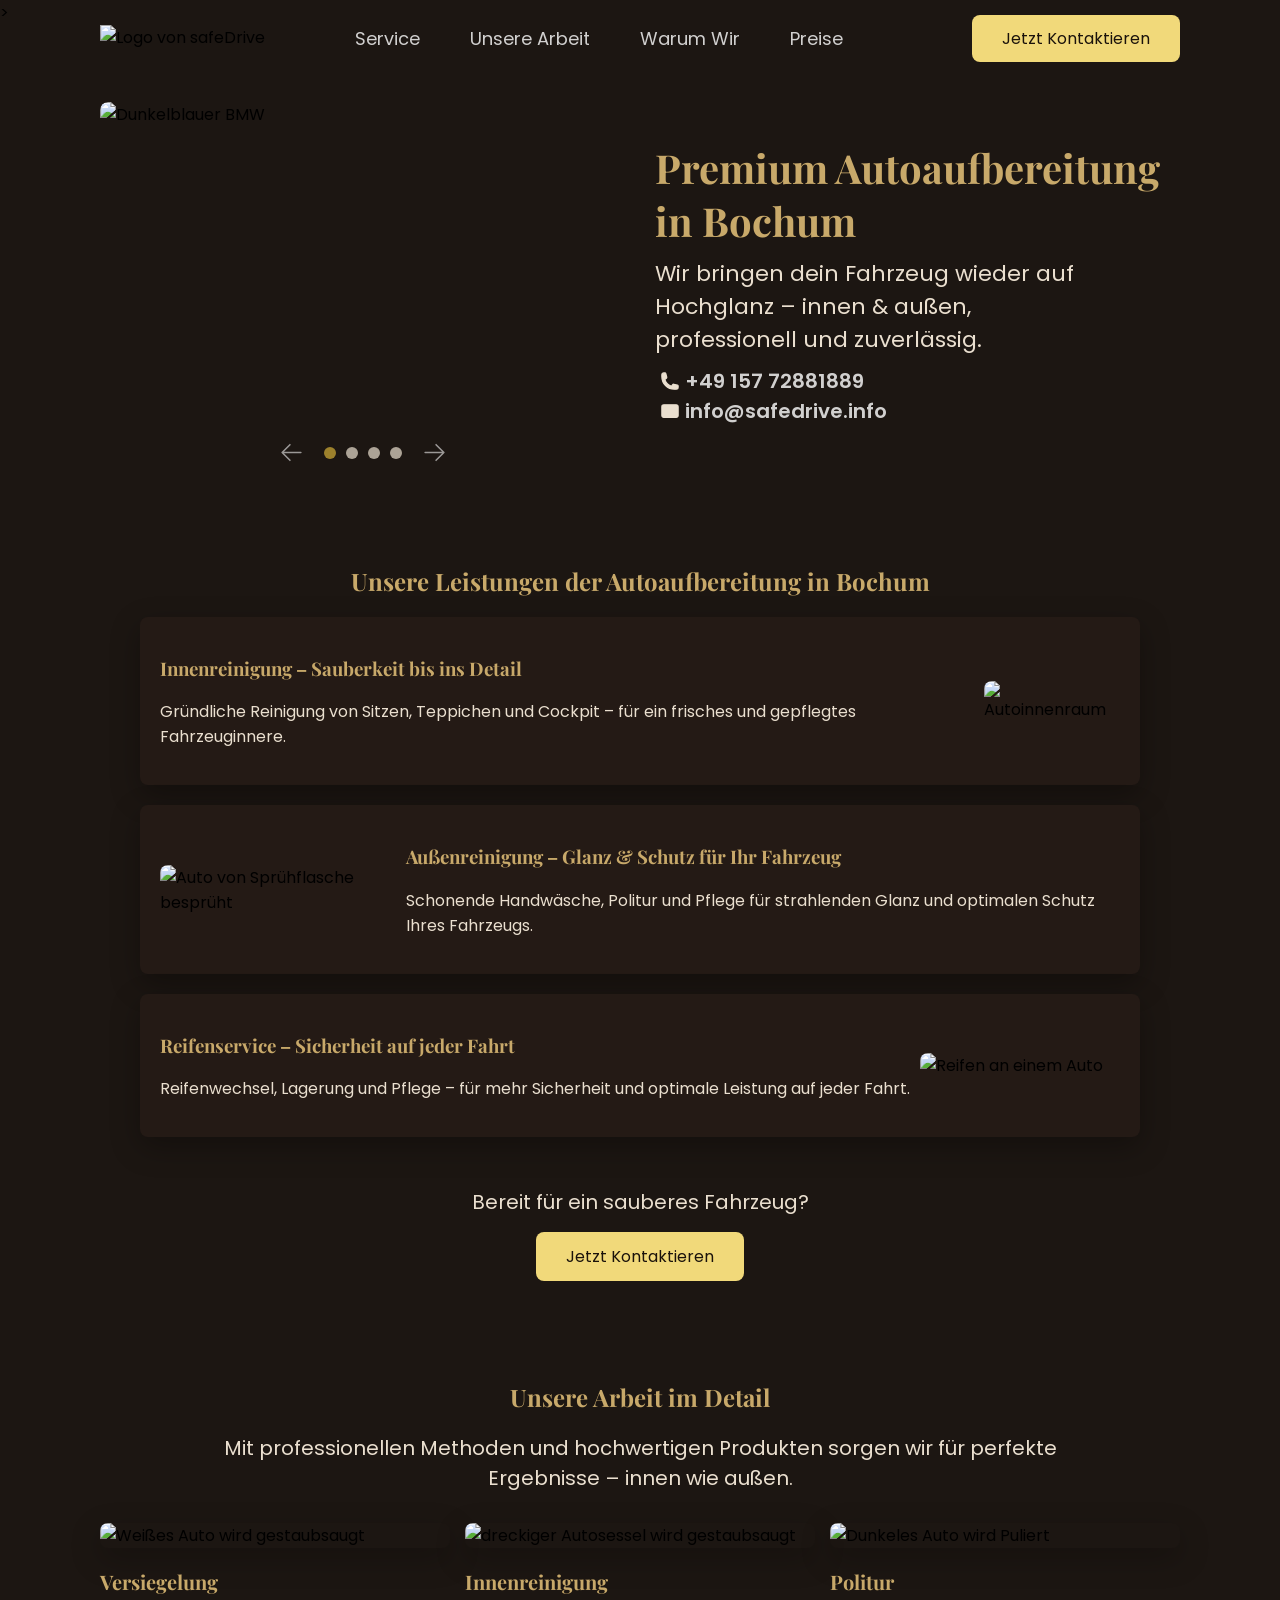
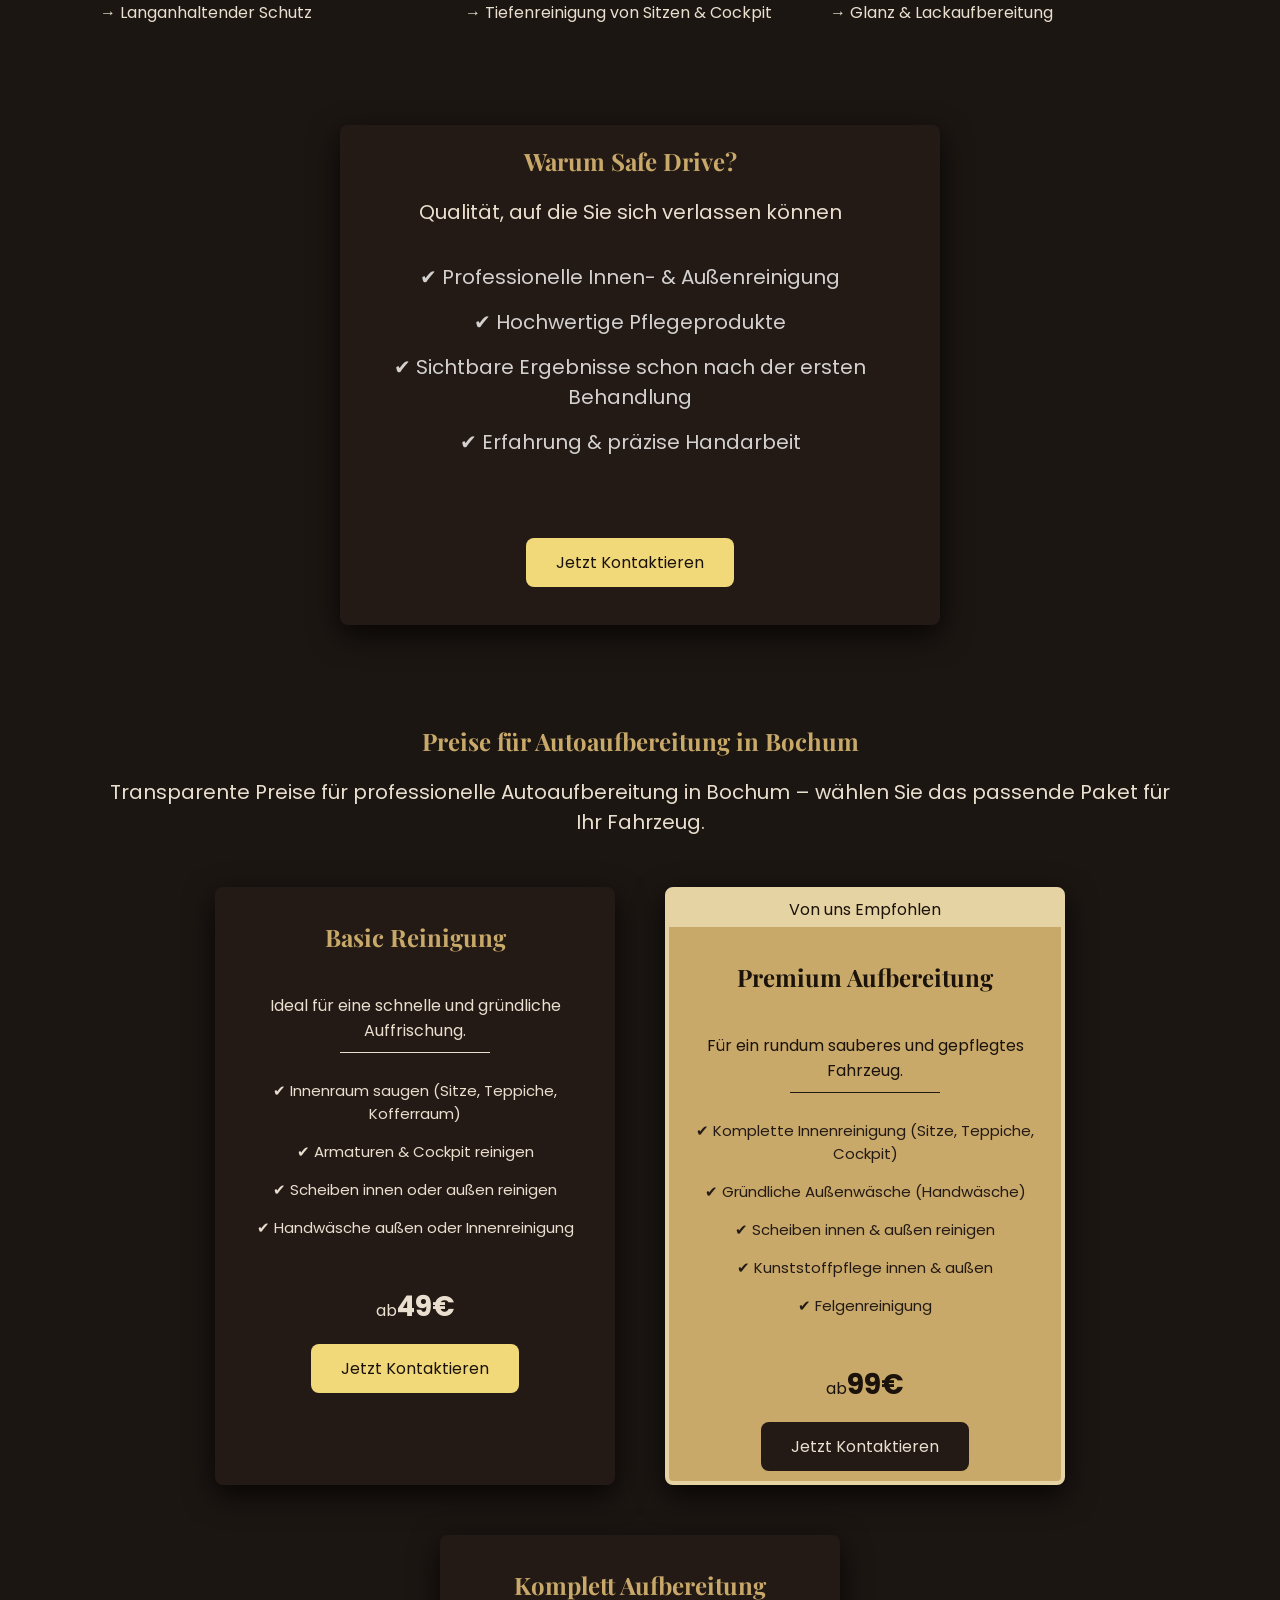
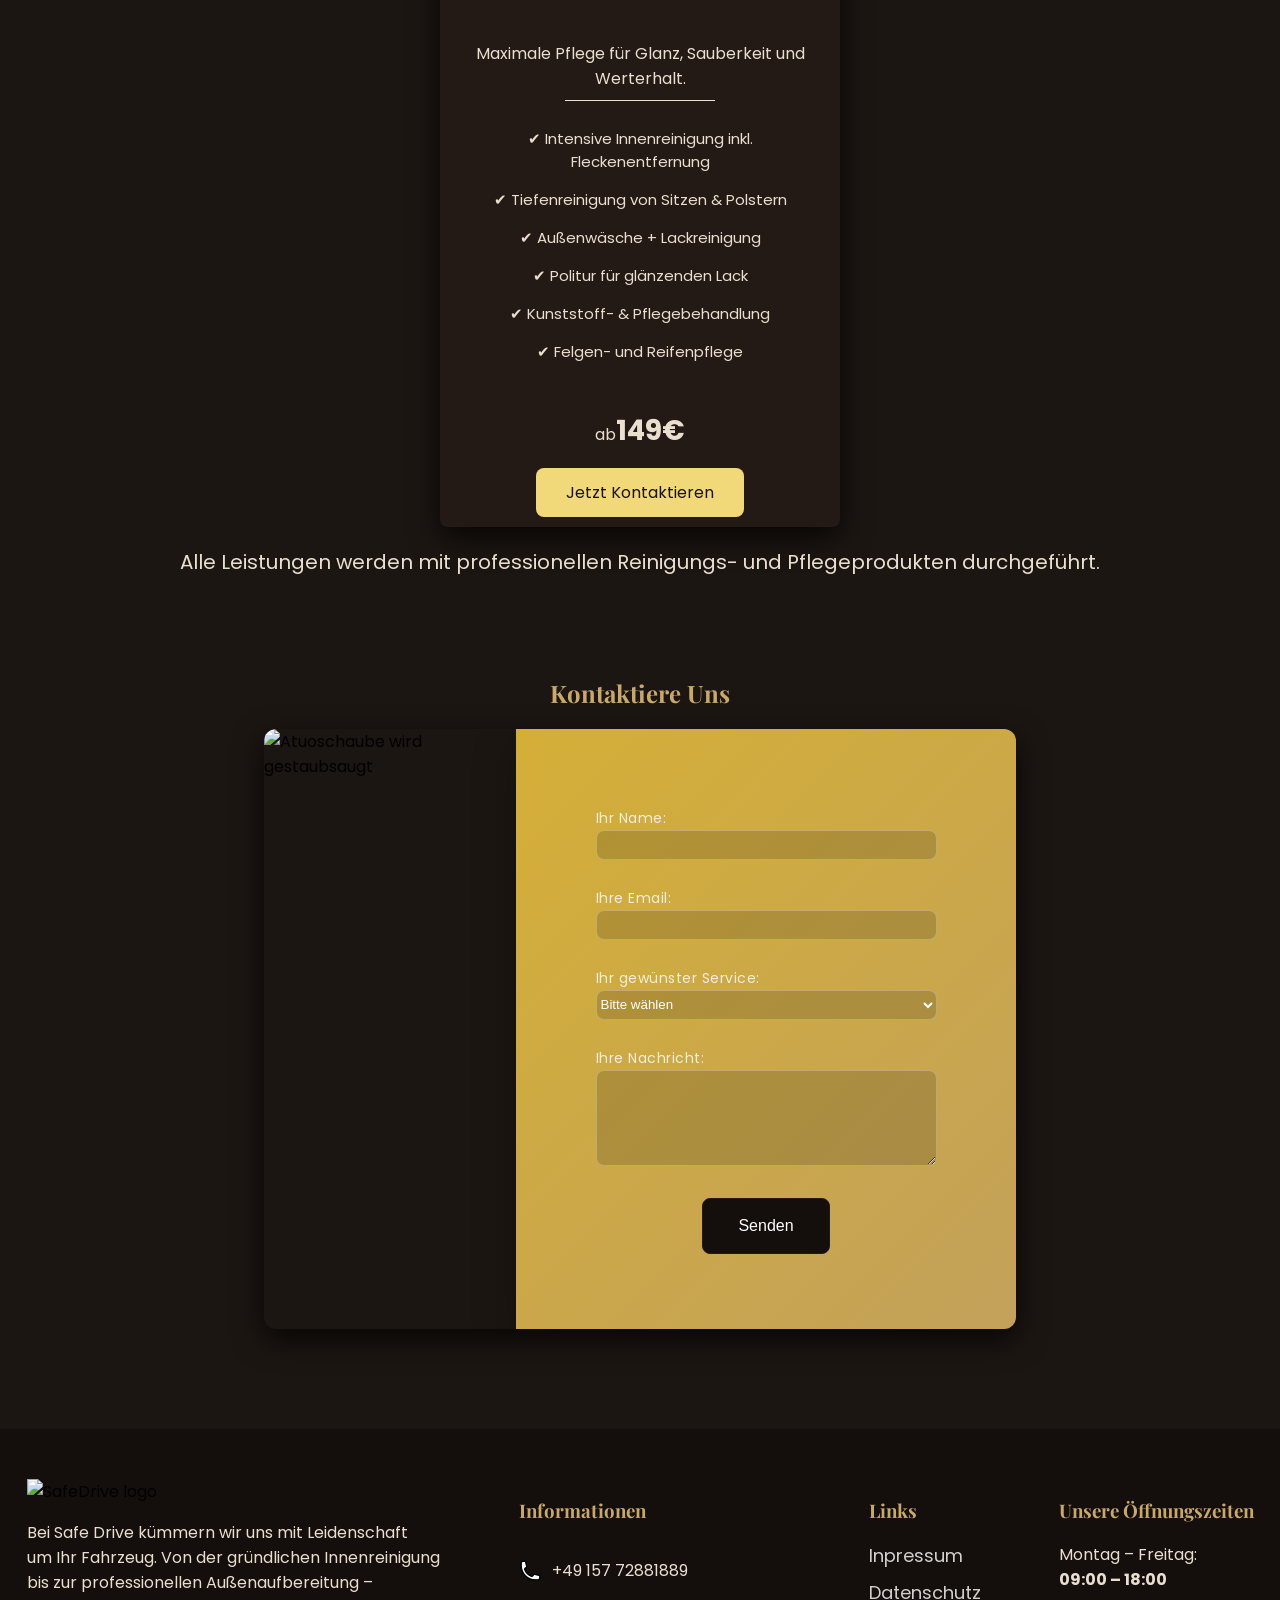
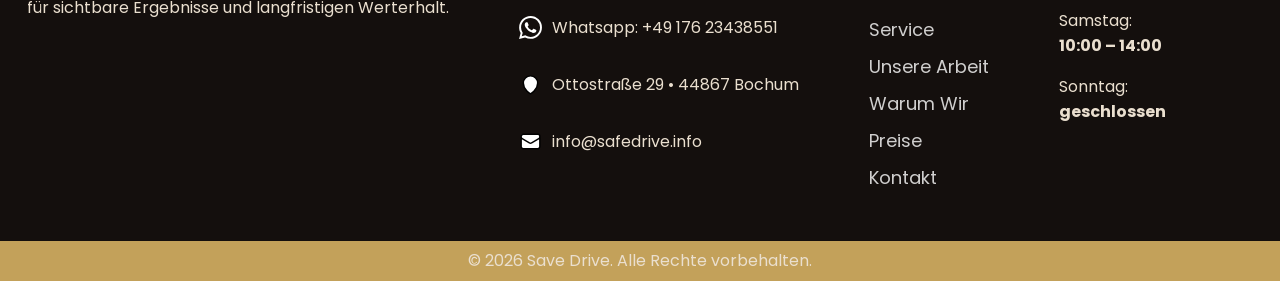
==== index.html @ feecc8c6 "Add files via upload" ====
<!DOCTYPE html>
<html lang="en">
<head>
    <meta charset="UTF-8">
    <meta name="viewport" content="width=device-width, initial-scale=1.0">
    <link rel="preconnect" href="https://fonts.googleapis.com">
    <link rel="preconnect" href="https://fonts.gstatic.com" crossorigin>
    <link href="https://fonts.googleapis.com/css2?family=Playfair+Display:ital,wght@0,400..900;1,400..900&display=swap" rel="stylesheet">
    <link rel="preconnect" href="https://fonts.googleapis.com">
    <link rel="preconnect" href="https://fonts.gstatic.com" crossorigin>
    <link href="https://fonts.googleapis.com/css2?family=Poppins:ital,wght@0,100;0,200;0,300;0,400;0,500;0,600;0,700;0,800;0,900;1,100;1,200;1,300;1,400;1,500;1,600;1,700;1,800;1,900&display=swap" rel="stylesheet">
    <link href="style.css" rel="stylesheet">
    <link rel="icon" href="logo.png" type="image/png">
    <meta name="description" content="Professionelle Autoaufbereitung in Bochum – Innen- und Außenreinigung, Politur und Pflege für ein sauberes, gepflegtes Fahrzeug mit neuem Glanz."> 
    <script src="https://www.google.com/recaptcha/api.js" async defer></script>>  
    <title>Autoaufbereitung in Bochum | Safedrive</title>
</head>
<body>
    <header>
        <nav>
            <div>
                <img src="logo.png" id="logo" alt="Logo von safeDrive">
            </div>
            <div class="NavLinks">
                <a href="#service" class="navlink">Service</a>
                <a href="#OurWork" class="navlink">Unsere Arbeit</a>
                <a href="#whywe" class="navlink">Warum Wir</a>
                <a href="#price" class="navlink">Preise</a>
            </div>
            <div class="InfNavBar">
                <div class="NavTel">
                    <p class="NavInf Tel"><svg xmlns="http://www.w3.org/2000/svg" fill="none" viewBox="0 0 24 24" stroke-width="1.5" stroke="currentColor" class="icons">
                    <path stroke-linecap="round" stroke-linejoin="round" d="M2.25 6.75c0 8.284 6.716 15 15 15h2.25a2.25 2.25 0 0 0 2.25-2.25v-1.372c0-.516-.351-.966-.852-1.091l-4.423-1.106c-.44-.11-.902.055-1.173.417l-.97 1.293c-.282.376-.769.542-1.21.38a12.035 12.035 0 0 1-7.143-7.143c-.162-.441.004-.928.38-1.21l1.293-.97c.363-.271.527-.734.417-1.173L6.963 3.102a1.125 1.125 0 0 0-1.091-.852H4.5A2.25 2.25 0 0 0 2.25 4.5v2.25Z" />
                    </svg>
                    +49 157 72881889
                </div>
                <div>
                    <p class="NavInf adress">Ottostraße 29 • 44867 Bochum</p>
                </div>
                <div>
                    <a href="#kontakt" class="btn">Jetzt Kontaktieren</a>
                </div>
            </div>
        </nav>
    </header>
    <section>
    <div>
        <div class="cursor-Tracker">
            <div class="slides">
                <div class="slide">
                    <img src="caruselImg1.jpg" class="slide-img" alt="Dunkelblauer BMW">
                </div>
                <div class="slide">
                    <img src="caruselImg2.jpg" class="slide-img" alt="Swartzes Auto in einer Autowaschanlage">
                </div>
                <div class="slide">
                    <img src="whywe.jpg" class="slide-img" alt="Auto wird Puliert">
                </div>
                <div class="slide">
                    <img src="caruselImg4.jpg" class="slide-img" alt="Auto wird Puliert">
                </div>
            </div>
        </div>
        <div class="slidebtns">
            <svg xmlns="http://www.w3.org/2000/svg" fill="none" viewBox="0 0 24 24" stroke-width="1.5" stroke="currentColor" class="prev slideBtn">
            <path stroke-linecap="round" stroke-linejoin="round" d="M10.5 19.5 3 12m0 0 7.5-7.5M3 12h18" />
            </svg>
            <div class="dots">
                <button class="dot active" data-slide="0"></button>
                <button class="dot" data-slide="1"></button>
                <button class="dot" data-slide="2"></button>
                <button class="dot" data-slide="3"></button>
            </div>
            <svg xmlns="http://www.w3.org/2000/svg" fill="none" viewBox="0 0 24 24" stroke-width="1.5" stroke="currentColor" class="next slideBtn">
            <path stroke-linecap="round" stroke-linejoin="round" d="M13.5 4.5 21 12m0 0-7.5 7.5M21 12H3" />
            </svg>
        </div>
    </div>
    <div class="infoSection">
        <div>
            <h1 class="heroHeader">Premium Autoaufbereitung in Bochum</h1>
        </div>
        <div>
            <p class="infTxt">Wir bringen dein Fahrzeug wieder auf Hochglanz – innen & außen,<br> professionell und zuverlässig.</p>
        </div>
        <div>
            <a href="" class="conections"><svg xmlns="http://www.w3.org/2000/svg" fill="none" viewBox="0 0 24 24" stroke-width="1.5" stroke="currentColor" class="icons heroIcons">
            <path stroke-linecap="round" stroke-linejoin="round" d="M2.25 6.75c0 8.284 6.716 15 15 15h2.25a2.25 2.25 0 0 0 2.25-2.25v-1.372c0-.516-.351-.966-.852-1.091l-4.423-1.106c-.44-.11-.902.055-1.173.417l-.97 1.293c-.282.376-.769.542-1.21.38a12.035 12.035 0 0 1-7.143-7.143c-.162-.441.004-.928.38-1.21l1.293-.97c.363-.271.527-.734.417-1.173L6.963 3.102a1.125 1.125 0 0 0-1.091-.852H4.5A2.25 2.25 0 0 0 2.25 4.5v2.25Z" />
            </svg>
            +49 157 72881889 </a> 
            <a href="" class="conections"><svg xmlns="http://www.w3.org/2000/svg" fill="none" viewBox="0 0 24 24" stroke-width="1.5" stroke="currentColor" class="icons heroIcons">
            <path stroke-linecap="round" stroke-linejoin="round" d="M21.75 6.75v10.5a2.25 2.25 0 0 1-2.25 2.25h-15a2.25 2.25 0 0 1-2.25-2.25V6.75m19.5 0A2.25 2.25 0 0 0 19.5 4.5h-15a2.25 2.25 0 0 0-2.25 2.25m19.5 0v.243a2.25 2.25 0 0 1-1.07 1.916l-7.5 4.615a2.25 2.25 0 0 1-2.36 0L3.32 8.91a2.25 2.25 0 0 1-1.07-1.916V6.75" />
            </svg>
            info@safedrive.info</a>
        </div>
    </div>
    </section>
    <main>
        <div id="service">
            <div>
                <h2 class="mainH">Unsere Leistungen der Autoaufbereitung in Bochum</h2>
            </div>
            <div class="serviceLayout">
                <div class="serviceCards">
                    <div>
                        <h3>Innenreinigung – Sauberkeit bis ins Detail</h3>
                        <p>Gründliche Reinigung von Sitzen, Teppichen und Cockpit – für ein frisches und gepflegtes Fahrzeuginnere.</p>
                    </div>
                    <div>
                        <img src="servInnen.jpg" class="serviceImg" alt="Autoinnenraum">
                    </div>
                </div>
                <div class="serviceCards">
                    <div>
                        <img src="servaussen.jpg" class="serviceImg" alt="Auto von Sprühflasche besprüht">
                    </div>
                    <div>
                        <h3>Außenreinigung – Glanz & Schutz für Ihr Fahrzeug</h3>
                        <p>Schonende Handwäsche, Politur und Pflege für strahlenden Glanz und optimalen Schutz Ihres Fahrzeugs.</p>
                    </div>
                </div>
                <div class="serviceCards">
                    <div>
                        <h3>Reifenservice – Sicherheit auf jeder Fahrt</h3>
                        <p>Reifenwechsel, Lagerung und Pflege – für mehr Sicherheit und optimale Leistung auf jeder Fahrt.</p>
                    </div>
                    <div>
                        <img src="ServReifen.jpg" class="serviceImg ReifenImg" alt="Reifen an einem Auto">
                    </div>
                </div>
            </div>
            <div class="serviceBtn">
                <p class="cta-text">Bereit für ein sauberes Fahrzeug?</p> 
                <a href="#kontakt" class="btn">Jetzt Kontaktieren</a>
            </div>
        </div>
        <div id="OurWork">
            <div>
                <h2 class="mainH">Unsere Arbeit im Detail</h2>
                <p class="mainp">Mit professionellen Methoden und hochwertigen Produkten sorgen wir für perfekte<br> Ergebnisse – innen wie außen.</p>
            </div>
            <div id="overlay" class="zoom-overlay" onclick="closeImage()">
                <img id="zoomedImg">
            </div>
            <div class="OurWorkImgs">
                <div class="WorkCard">
                    <img src="arbeitaussen.jpg" class="workImg" onclick="openImage(this)" alt="Weißes Auto wird gestaubsaugt">
                    <h3 class="workH">Versiegelung</h3>
                    <p class="workTxt">→ Langanhaltender Schutz</p>
                </div>
                <div class="WorkCard">
                    <img src="arbeitinnen.jpg" class="workImg" onclick="openImage(this)" alt="dreckiger Autosessel wird gestaubsaugt">
                    <h3 class="workH">Innenreinigung</h3>
                    <p class="workTxt">→ Tiefenreinigung von Sitzen & Cockpit</p>
                </div>
                <div class="WorkCard">
                    <img src="arbeitlack.jpg" class="workImg" onclick="openImage(this)" alt="Dunkeles Auto wird Puliert">
                    <h3 class="workH">Politur</h3>
                    <p class="workTxt">→ Glanz & Lackaufbereitung</p>
                </div>
            </div>
        </div>
        <div id="whywe">
            <div class="whywegrid">
                <div class="WwImgContainer">
                    <img src="whywe.jpg" id="whyweImg" alt="Auto wird Puliert">
                </div>
                <div class="txtcontainer">
                    <h2 class="mainH">Warum Safe Drive?</h2>
                    <p class="mainp" id="whywetxt">Qualität, auf die Sie sich verlassen können</p>
                    <ul class="usp-list">
                        <li>✔ Professionelle Innen- & Außenreinigung</li>
                        <li>✔ Hochwertige Pflegeprodukte</li>
                        <li>✔ Sichtbare Ergebnisse schon nach der ersten Behandlung</li>
                        <li>✔ Erfahrung & präzise Handarbeit</li>
                    </ul>
                    <a href="#kontakt" class="btn" id="whayweBtn">Jetzt Kontaktieren</a>
                </div>
            </div>
        </div>
        <div id="price">
            <div>
                <h2 class="mainH">Preise für Autoaufbereitung in Bochum</h2>
                <p class="mainp">Transparente Preise für professionelle Autoaufbereitung in Bochum – wählen Sie das passende Paket für Ihr Fahrzeug.</p>
            </div>
            <div class="priceGrid">
                <div class="priceCard">
                    <h3 class="PriceTag">Basic Reinigung</h3>
                    <p class="cardDiscription">Ideal für eine schnelle und gründliche Auffrischung.</p>
                    <ul>
                        <li>✔ Innenraum saugen (Sitze, Teppiche, Kofferraum)</li>
                        <li>✔ Armaturen & Cockpit reinigen</li>
                        <li>✔ Scheiben innen oder außen reinigen</li>
                        <li>✔ Handwäsche außen oder Innenreinigung</li>
                    </ul>
                    <p>ab<strong class="strong">49€</strong></p>
                    <a href="#kontakt" class="btn">Jetzt Kontaktieren</a>
                </div>
                <div class="priceCard" id="premiumwash">
                    <h3 class="PriceTag" id="premiumH">Premium Aufbereitung</h3>
                    <p class="cardDiscription" id="premiumtxt">Für ein rundum sauberes und gepflegtes Fahrzeug.</p>
                    <ul>
                        <li id="preicelist">✔ Komplette Innenreinigung (Sitze, Teppiche, Cockpit)</li>
                        <li id="preicelist">✔ Gründliche Außenwäsche (Handwäsche)</li>
                        <li id="preicelist">✔ Scheiben innen & außen reinigen</li>
                        <li id="preicelist">✔ Kunststoffpflege innen & außen</li>
                        <li id="preicelist">✔ Felgenreinigung</li>
                    </ul>
                    <p id="premiumPrice">ab<strong class="strong">99€</strong></p>
                    <a href="#kontakt" class="btn" id="premiumBtn">Jetzt Kontaktieren</a>
                </div>
                <div class="priceCard">
                    <h3 class="PriceTag">Komplett Aufbereitung</h3>
                    <p class="cardDiscription">Maximale Pflege für Glanz, Sauberkeit und Werterhalt.</p>
                    <ul>
                        <li>✔ Intensive Innenreinigung inkl. Fleckenentfernung</li>
                        <li>✔ Tiefenreinigung von Sitzen & Polstern</li>
                        <li>✔ Außenwäsche + Lackreinigung</li>
                        <li>✔ Politur für glänzenden Lack</li>
                        <li>✔ Kunststoff- & Pflegebehandlung</li>
                        <li>✔ Felgen- und Reifenpflege</li>
                    </ul>
                    <p>ab<strong class="strong">149€</strong></p>
                    <a href="#kontakt" class="btn">Jetzt Kontaktieren</a>
                </div>
            </div>
            <div>
                <p class="mainp">Alle Leistungen werden mit professionellen Reinigungs- und Pflegeprodukten durchgeführt.</p>
            </div>
        </div>
        <div id="kontakt">
            <div>
                <h2 class="mainH">Kontaktiere Uns</h2>
            </div>
            <div id="kontaktKontainer">
                <div class="kontaktGrid">
                    <div>
                        <img src="kontakt.jpg" class="kontaktImg" alt="Atuoschaube wird gestaubsaugt">
                    </div>
                    <form action="https://formspree.io/f/xwvyvkrj" method="post" id="KontaktForm">
                        <div class="dataInputs">
                            <label for="name">Ihr Name:</label><br>
                            <input type="text" id="name" name="name" required><br><br>
                            <label for="email">Ihre Email:</label><br>
                            <input type="email" id="email" name="email" required><br><br>
                            <label for="service">Ihr gewünster Service:</label><br>
                            <select id="service" name="service">
                                <option value="">Bitte wählen</option>
                                <option value="Frage">Frage</option>
                                <option value="Basic">Basic Reinigung</option>
                                <option value="Premium">Premium Aufbereitung</option>
                                <option value="Komplett">Komplette Aufbereitung</option>
                            </select><br><br>
                            <label for="message">Ihre Nachricht:</label><br>
                            <textarea id="message" name="message" rows="6" cols="40" required></textarea><br><br>
                        </div>
                        <div class="g-recaptcha"
                            data-sitekey="6LcXUN8sAAAAAM6q4zxopEyvboT8lObHSwOIBX8g" data-callback="enableBtn">
                        </div>
                        <div id="sndBtnBox">
                            <button type="submit" class="sendBtn" id="sendDateBtn" disabled>Senden</button>
                        </div>
                    </form>
                </div>
            </div>
        </div>
        <div id="successPopup" class="popup">
            <div class="popupContent">
                <h2>Danke für deine Anfrege</h2>
                <p>Wir melden uns in Kürze bei dir</p>
                <button id="closeBtn">Schließen</button>
            </div>
        </div>
    </main>
    <footer>
        <div class="footerLayout">
            <div>
                <img src="logo.png" class="footerLogo" alt="SafeDrive logo">
                <p>Bei Safe Drive kümmern wir uns mit Leidenschaft<br> um Ihr Fahrzeug. Von der gründlichen Innenreinigung<br> bis zur professionellen Außenaufbereitung –<br> für sichtbare Ergebnisse und langfristigen Werterhalt.</p>
            </div>
            <div>
                <div>
                    <h3>Informationen</h3>
                </div>
                <div>
                    <div class="footerInfoData">
                        <svg xmlns="http://www.w3.org/2000/svg" fill="none" viewBox="0 0 24 24" stroke-width="1.5" stroke="currentColor" class="icons footerIcons">
                        <path stroke-linecap="round" stroke-linejoin="round" d="M2.25 6.75c0 8.284 6.716 15 15 15h2.25a2.25 2.25 0 0 0 2.25-2.25v-1.372c0-.516-.351-.966-.852-1.091l-4.423-1.106c-.44-.11-.902.055-1.173.417l-.97 1.293c-.282.376-.769.542-1.21.38a12.035 12.035 0 0 1-7.143-7.143c-.162-.441.004-.928.38-1.21l1.293-.97c.363-.271.527-.734.417-1.173L6.963 3.102a1.125 1.125 0 0 0-1.091-.852H4.5A2.25 2.25 0 0 0 2.25 4.5v2.25Z" />
                        </svg><p>+49 157 72881889 </p>
                    </div>
                    <div class="footerInfoData">
                        <svg role="img" viewBox="0 0 24 24" xmlns="http://www.w3.org/2000/svg" class="icons whatsappIcon"><title>WhatsApp</title><path d="M17.472 14.382c-.297-.149-1.758-.867-2.03-.967-.273-.099-.471-.148-.67.15-.197.297-.767.966-.94 1.164-.173.199-.347.223-.644.075-.297-.15-1.255-.463-2.39-1.475-.883-.788-1.48-1.761-1.653-2.059-.173-.297-.018-.458.13-.606.134-.133.298-.347.446-.52.149-.174.198-.298.298-.497.099-.198.05-.371-.025-.52-.075-.149-.669-1.612-.916-2.207-.242-.579-.487-.5-.669-.51-.173-.008-.371-.01-.57-.01-.198 0-.52.074-.792.372-.272.297-1.04 1.016-1.04 2.479 0 1.462 1.065 2.875 1.213 3.074.149.198 2.096 3.2 5.077 4.487.709.306 1.262.489 1.694.625.712.227 1.36.195 1.871.118.571-.085 1.758-.719 2.006-1.413.248-.694.248-1.289.173-1.413-.074-.124-.272-.198-.57-.347m-5.421 7.403h-.004a9.87 9.87 0 01-5.031-1.378l-.361-.214-3.741.982.998-3.648-.235-.374a9.86 9.86 0 01-1.51-5.26c.001-5.45 4.436-9.884 9.888-9.884 2.64 0 5.122 1.03 6.988 2.898a9.825 9.825 0 012.893 6.994c-.003 5.45-4.437 9.884-9.885 9.884m8.413-18.297A11.815 11.815 0 0012.05 0C5.495 0 .16 5.335.157 11.892c0 2.096.547 4.142 1.588 5.945L.057 24l6.305-1.654a11.882 11.882 0 005.683 1.448h.005c6.554 0 11.89-5.335 11.893-11.893a11.821 11.821 0 00-3.48-8.413Z"/></svg>
                        <p>Whatsapp: +49 176 23438551</p>
                    </div>
                    <div class="footerInfoData">
                        <svg xmlns="http://www.w3.org/2000/svg" fill="none" viewBox="0 0 24 24" stroke-width="1.5" stroke="currentColor" class="icons footerIcons">
                        <path stroke-linecap="round" stroke-linejoin="round" d="M15 10.5a3 3 0 1 1-6 0 3 3 0 0 1 6 0Z" />
                        <path stroke-linecap="round" stroke-linejoin="round" d="M19.5 10.5c0 7.142-7.5 11.25-7.5 11.25S4.5 17.642 4.5 10.5a7.5 7.5 0 1 1 15 0Z" />
                        </svg>
                        <p>Ottostraße 29 • 44867 Bochum</p>
                    </div>
                    <div class="footerInfoData">
                        <svg xmlns="http://www.w3.org/2000/svg" fill="none" viewBox="0 0 24 24" stroke-width="1.5" stroke="currentColor" class="icons footerIcons">
                        <path stroke-linecap="round" stroke-linejoin="round" d="M21.75 6.75v10.5a2.25 2.25 0 0 1-2.25 2.25h-15a2.25 2.25 0 0 1-2.25-2.25V6.75m19.5 0A2.25 2.25 0 0 0 19.5 4.5h-15a2.25 2.25 0 0 0-2.25 2.25m19.5 0v.243a2.25 2.25 0 0 1-1.07 1.916l-7.5 4.615a2.25 2.25 0 0 1-2.36 0L3.32 8.91a2.25 2.25 0 0 1-1.07-1.916V6.75" />
                        </svg>
                        <p>info@safedrive.info</p>
                    </div>
                </div>
            </div>
            <div>
                <div>
                    <h3>Links</h3>
                </div>
                <div class="footerLinks">
                    <a href="inpressum.html" class="footerLink">Inpressum</a>
                    <a href="datenschutz.html" class="footerLink">Datenschutz</a>
                    <a href="#service" class="footerLink">Service</a>
                    <a href="#OurWork" class="footerLink">Unsere Arbeit</a>
                    <a href="#whywe" class="footerLink">Warum Wir</a>
                    <a href="#price" class="footerLink">Preise</a>
                    <a href="#kontakt" class="footerLink">Kontakt</a>
                </div>
            </div>
            <div >
                <div>
                    <h3>Unsere Öffnungszeiten</h3>
                </div>
                <div>
                    <p>Montag – Freitag:<br><strong class="footerStrong">09:00 – 18:00</strong></p>
                    <p>Samstag:<br><strong class="footerStrong">10:00 – 14:00</strong></p>
                    <p>Sonntag:<br><strong class="footerStrong">geschlossen</strong></p>
                </div>
            </div>
        </div>
    </footer>
    <div id="copyright">
        <div id="copyrightContent">
            <p class="copyrightText">© 2026 Save Drive. Alle Rechte vorbehalten.</p>
        </div>
    </div>
    <script src="script.js"></script>
    <script>
     let isDragging = false;
let startX, startY, translateX = 0, translateY = 0;

function openImage(img){
    const overlay = document.getElementById('overlay');
    const zoomedImg = document.getElementById('zoomedImg');

    overlay.style.display = "flex";
    zoomedImg.src = img.src;

    zoomedImg.style.transform = "translate(0px, 0px)";
    translateX = 0;
    translateY = 0;
}

function closeImg(){
    document.getElementById('overlay').style.display = "none";
}

document.addEventListener("DOMContentLoaded", () => {
    const img = document.getElementById("zoomedImg");

    if (!img) return;

    img.addEventListener("mousedown", (e) => {
        isDragging = true;
        startX = e.clientX - translateX;
        startY = e.clientY - translateY;
        img.style.cursor = "grabbing";
    });

    document.addEventListener("mouseup", () => {
        if (isDragging) {
            isDragging = false;
            img.style.cursor = "grab";
        }
    });

    document.addEventListener("mousemove", (e) => {
        if (!isDragging) return;

        translateX = e.clientX - startX;
        translateY = e.clientY - startY;

        img.style.transform = `translate(${translateX}px, ${translateY}px)`;
    });
});
const zoomOverlay = document.querySelector('.zoom-overlay');
zoomOverlay.addEventListener('click', ()=>{
    zoomOverlay.style.display="none";
});

   function onClick(e) {
        e.preventDefault();
        grecaptcha.ready(function() {
          grecaptcha.execute('reCAPTCHA_site_key', {action: 'submit'}).then(function(token) {
              // Add your logic to submit to your backend server here.
          });
        });
      }

      function enableBtn(){
        document.getElementById("sendDateBtn").disabled = false;
      } 
    </script>
</body>
</html>
---- style.css ----
*{
    box-sizing: border-box;
}
body{
    margin:0;
    padding: 0;
    background-color: #1C1612;
    font-family: 'Poppins', sans-serif;
}
html{
    scroll-behavior: smooth;
}
img{
    width: 100%;
    height: auto;
}
h1,h2,h3{
    color: #C8A96A;
    font-family: 'Playfair Display', serif;
}
li{
    list-style: none;
}
main{
    margin-top: 100px;
}
.mainH{
    text-align: center;
}
p{
    color: #EADFCF;
}
.navlink,.conections,.footerLink{
    color: #ffffffcc;
    text-decoration: none;
    font-size: 18px;
    position: relative;
}
.navlink::after,.footerLink::after{
    content: "";
    position: absolute;
    width: 0%;
    height: 2px;
    bottom: -4px;
    left: 0;
    background-color: #d4af37;
    transition:0.3s;
}
.navlink:hover::after,.footerLink:hover::after{
    width: 100%;
}
.btn{
    background: #f1d97a;
    color:#1a120b;
    padding: 12px 30px;
    text-decoration: none;
    border-radius: 8px;
}
.btn:hover{
    background:#e6c65a;
    text-decoration: none;
    color:#1a120b;
}
header{
    width: 100%;
    background-color:#1C1612;
}
header,section,main,footer{
    padding: 0% 20px;
}
nav{
    margin: 0 auto;
    display: flex;
    width: 100%;
    justify-content: space-between;
    flex-wrap: wrap;
}
#logo{
    width: 200px;
}
.InfNavBar{
    display: flex;
    gap: 40px;
    align-items: center;
}
.NavInf{
    font-size: 18px;
}
.icons{
    width: 30px;
    height: 15px;
    fill:#EADFCF;
    align-self: center;
}
.NavTel{
    display: flex;
    align-items:center;
}
.Tel{
    font-weight: 600;
    color: #fff;
    font-size: 20px;
}
.NavLinks{
    display: flex;
    align-items: center;
    gap: 50px;
    padding: 0px 25px;
}
.adress{
    font-size: 13px;
}
section{
    display: grid;
    gap: 30px;
    grid-template-columns:repeat(auto-fit, minmax(250px, 1fr));
    max-width: 1905px;
    margin-top:50px;
}
.cursor-Tracker{
    border-radius: 8px;
    width: 100%;
    max-width: 850px;
    aspect-ratio: 16/10;
    overflow: hidden;
}
.slides{
    display: flex;
    transition: transform 0.3s ease;
    min-width: 100%;
}
.slide{
    min-width: 100%;
}
.slide-img{
    width: 100%;
    height: 100%;
    min-width: 100%;
    object-fit: cover;
    display: block;
    border-radius:8px;
}
.slidebtns{
    display: flex;
    justify-content:center;
    margin-top: 10px;
}
.slideBtn{
    width: 25px;
    height: 25px;
    stroke:#ffffffcc; 
    transition: all 0.3s ease;
    opacity: 0.7;
    cursor: pointer;
    font-size: 18px;
}
.slideBtn:active{
    transform: scale(0.95);
}
.dots{
    display: flex;
    justify-content: center;
    align-items: center;
    margin-left:20px;
    margin-right: 20px; 
    gap: 10px;
}
.dot{
    width: 12px;
    height: 12px;
    border-radius: 50%;
    border: none;
    background: #EADFCF;
    cursor: pointer;
    opacity: 0.7;
}
.dot.active {
    background: #d4af37;
}
.infoSection{
    display: flex;
    flex-direction: column;
    justify-self: center;
    align-self: center;
    gap: 10px;
    width: 100%;
    max-width: 100%;
}
.infTxt{
    font-size: 22px;
    margin: 0%;
}
.heroHeader{
    font-size: 40px;
    margin: 0%;
}
.conections{
    display: flex;
    align-items: center;
    font-size: 20px;
    font-weight: 600;
    transition: 0.3s ease;
    transition-delay: 0.4s;
}
.conections:hover{
    color: #d4af37;
    transform: translateX(3px);
}
.heroIcons{
    width: 30px;
    height: 20px;
    stroke: #EADFCF;
}
.serviceImg{
    width: 300px;
    border-radius: 8px;
}
.serviceLayout{
    display:flex;
    flex-direction: column;
    align-items: center;
    gap: 20px;
}
.serviceCards{
    display: flex;
    gap: 10px;
    align-items: center;
    background-color: #241A15;
    max-width: 1000px;
    width: 100%;
    padding: 20px;
    border-radius: 8px;
    box-shadow:  0px 10px 30px rgba(0,0,0,0.3);
    transition: all 0.3s ease;
}
.serviceCards:hover{
    transform:  translateY(-5px);
}
.ReifenImg{
    width: 310px;
}
.serviceBtn{
    margin-top: 30px;
display: grid;
justify-items: center;
}
.cta-text,.mainp{
    text-align: center;
    font-size: 20px;
    margin-bottom: 15px;
}
#OurWork{
    margin-top: 100px;
}
.OurWorkImgs{
    display: flex;
    flex-wrap: wrap;
    grid-template-columns: repeat(auto-fit, minmax(250px, 1fr));
    justify-content:space-between ;
    margin-top: 30px;
}
.workImg{
    width: 350px;
    border-radius: 8px;
    transition: all 0.3s ease;
     box-shadow: 0 10px 30px rgba(0,0,0,0.25);
}
.workImg:hover{
    transform: scale(1.02);
    cursor: pointer;
}
.zoom-overlay{
    position: fixed;
    top: 0;
    left: 0;
    width: 100%;
    height: 100%;
    background-color: rgba(0, 0, 0, 0.8);
    display: none;
    justify-content: center;
    align-items: center;
}
.zoom-overlay img{
    max-width: 90%;
    cursor: grab;
}
.moreDitails{
    align-self: center;
    padding: 5px 12px;
    text-decoration: none;
    color: #EADFCF;
    border: 2px solid #EADFCF;
    opacity: 0.5;
    border-radius: 5px;
    margin-top: 20px;
    transition: 0.3s ease;
}
.moreDitails:hover{
    opacity: 0.8;
}
.WorkCard{
    display: flex;
    flex-direction: column;
}
.workTxt{
    margin: 0%;    
}
.workH{
    margin-bottom: 5px;
    font-size: 20px;
}
#whyweImg{
    width: 100%;
    max-width: 750px;
    border-radius: 8px;
}
.whywegrid{
    display: grid;
    grid-template-columns: repeat(auto-fit, minmax(250px, 1fr));
}
#whywe{
    border-radius: 8px;
    background-color: #241A15;
    width: 100%;
    min-height: 500px;
    height: auto;
    margin-top: 100px;
    box-shadow: 0px 10px 30px rgba(0, 0, 0, 0.8);
}
.txtcontainer{
    padding-right:20px;
    display: flex;
    flex-direction: column;
    width: 100%;
    max-width: 750px;
}
#whayweBtn{
    align-self: center;
    margin-top: 50px;
}
.usp-list, ul {
    align-self: center;
    list-style: none;
    padding: 0;
    margin-top: 20px;
}
.usp-list li , li {
    margin-bottom: 15px;
    color: #ffffffcc;
    font-size: 20px;
}
#whywetxt{
    margin-top: 0%;
}
.priceGrid{
    display: flex;
    flex-wrap:wrap ;
    justify-content: center;
    gap: 50px;
    margin-top: 50px;
}
.priceCard{
    display: flex;
    flex-direction: column;
    align-items: center;
    background-color:#241A15;
    width: 100%;
    max-width: 400px;
    height: auto;
    padding: 10px 20px;
    border-radius: 8px;
    box-shadow: 0px 10px 30px rgba(0, 0, 0, 0.8);
}
#premiumwash{
    background-color: #C8A96A;
    border-style: solid;
    border-color: #e6d3a3;
    border-width: 40px 4px 4px 4px;
    position: relative;
}
#premiumwash::before{
    content: "Von uns Empfohlen";
    position: absolute;
    top: -30px;
    left: 50%;
    transform: translateX(-50%);
    color: #1a120b;
}
.cardDiscription{
    text-align: center;
    position: relative;
}
.cardDiscription::after{
    content:"";
    position: absolute;
    left: 50%;
    bottom: -10px;
    transform: translateX(-50%);
    background-color: #EADFCF;
    width: 150px;
    height: 1px;
}
#premiumH{
    color: #1a120b;
}
.PriceTag{
    font-size: 24px;
}
ul{
    text-align: center;
}
li{
    font-size: 15px;
    color: #EADFCF;
}
.strong{
    font-size:28px;
    font-weight: 700;
}
#preicelist{
    color: #241A15;
}
#premiumtxt{
    color: #1a120b;
}
#premiumtxt::after{
    background-color: #241A15;
}
#premiumPrice{
    color: #1a120b;
}
#premiumBtn{
    background: #241A15;
    color:#EADFCF;
}
#premiumBtn:hover{
    background-color: #1a120b;
}
#price{
    margin-top: 100px;
}
.kontaktImg{
    width:450px;
}
.kontaktGrid{
    display: flex;
    justify-content: center;
    border-radius: 12px;
    overflow: hidden;
    max-width: 900px;
    margin: 0 auto;
    min-height:600px;
    height: auto;
    box-shadow: 0px 10px 30px rgba(0, 0, 0, 0.8);
}
form{
    display: flex;
    flex-direction: column;
    align-items: center;
    justify-content: center;
    background: linear-gradient(135deg, #d4af37, #c3a15a);;
    max-width: 500px;
    width: 100%;
    padding: 30px 70px;
    max-height: 695px;
    box-shadow: 0 15px 40px rgba(0,0,0,0.3);
}
input, select, textarea {
    width: 100%;
    max-width: 350px;
}
input{
    height: 30px;
    border-radius: 8px;
    border: #1a120b 1px solid;
}
select{
    height: 30px;
    border-radius: 8px;
    border: #1a120b 1px solid;
}
textarea{
    border-radius: 8px;
    border: #1a120b 1px solid;
}
.sendBtn{
   width: 100%;
  padding: 18px 35px;
  font-size: 16px;
  border-radius: 8px;
  background: #241A15;
  color: white;
  border: #241A15 1px solid;
  box-shadow: 0 5px 20px rgba(0, 0, 0, 0.4);
}
#sendDateBtn:disabled{
    box-shadow: none;
    background: #140F0D;
    cursor: default;
}
.sendBtn:hover{
    background-color:#1a120b;
    cursor: pointer;
    box-shadow: 0 5px 20px rgba(0, 0, 0, 0.5);
}
#sndBtnBox{
    align-self: center;
}
#kontaktKontainer{
    display: flex;
    justify-content: center;
}
#kontakt{
    margin-top: 100px;
}
input, select, textarea {
  background: rgba(0,0,0,0.15);
  border: 1px solid rgba(255, 255, 255, 0.25);
  color: white;
  transition: 0.3s;
}
input:focus, textarea:focus, select:focus {
  border-color: #1a120b;
  box-shadow: 0 0 8px rgba(212,175,55,0.3);
}
label {
  color: #ffffffcc;
  font-size: 14px;
  letter-spacing: 0.5px;
}
.popup{
    position: fixed;
    top: 0;
    left: 0;
    width: 100%;
    height: 100%;
    display: none;
    background: rgba(0, 0, 0, 0.6);
    justify-content: center;
    align-items: center;
    transition: 0.3s;
}
.popupContent{
    background: white;
    padding: 30px;
    border-radius: 12px;
    text-align: center;
}
.popupContent h2{
    margin-bottom: 10px;
}
.popupContent button{
    margin-top: 15px;
    padding: 10px 20px;
    cursor: pointer;
}
footer{
    background-color: #140F0D;
    padding-top:50px;
    padding-bottom: 50px;
    margin-top: 100px;
    overflow: hidden;
}
.footerLogo{
    width: 300px;
}
.footerLayout{
    display: flex;
    justify-content: center;
    flex-wrap: wrap;
    gap: 70px;
}
.footerLinks{
    display: flex;
    flex-direction: column;
    gap: 10px;
}
.footerInfoData{
    display: flex;
    gap: 10px;
}
.footerIcons,.whatsappIcon{
    fill: #fff;
    width: 23px;
    height: 23px;
}
#copyright{
    background-color: #c3a15a;
    width: 100%;
    height: 40px;
}
#copyrightContent{
    display: grid;
    justify-items: center;
    align-items: center;
    height:40px;
}
.copyrightText{
    margin: 0%;
}
@media (min-width: 1200px) {
    header, section, main{
        padding: 0 100px;
    }
    .textcontainer{
        padding-right: 100px;
    }
}
@media (max-width: 1024px) {

    .InfNavBar {
        gap: 20px;
    }

    #logo {
        width: 150px;
    }
    .serviceCards{
        display: flex;
        flex-direction: column;
    }
    .servicetxt{
        width: 100px;
    }
}
@media(max-width:1656px){
    .adress,.NavTel{
        display: none;
    }
}
@media(max-width: 600px){
    #logo{
        display: none;
    }
    .OurWorkImgs{
        gap: 30px;
    }
    .priceGrid{
        gap: 30px;
    }
    .kontaktImg{
        display: none;
    }
    .InfNavBar{
        display: none;
    }
    #whyweImg{
        display: none;
    }
    .footerLayout{
        gap: 41px;
    }
    .whywegrid{
        padding-bottom: 20px;
    }
    #whywe{
        margin-top: 50px;
    }
    input{
        width: 300px;
        align-self: center;
    }
    .dataInputs{
        display: flex;
        flex-direction: column;
    }
    form {
        padding: 30px 70px;
    }
    .navlink{
        font-size: 12px;
    }
    .NavLinks{
        padding:20px 0px;
    }
    .dot{
        width: 8px;
        height: 8px;
    }
    .slideBtn{
        width: 18px;
        height: 18px;
    }
}
@media(max-width:1400px){
    .whywegrid{
        display: flex;
        justify-content:center;
    }
    .WwImgContainer{
        display: none;
    }
    #whywe{
        max-width: 600px;
        margin: 0 auto;
    }
    #OurWork{
        margin-bottom: 100px;
    }
}
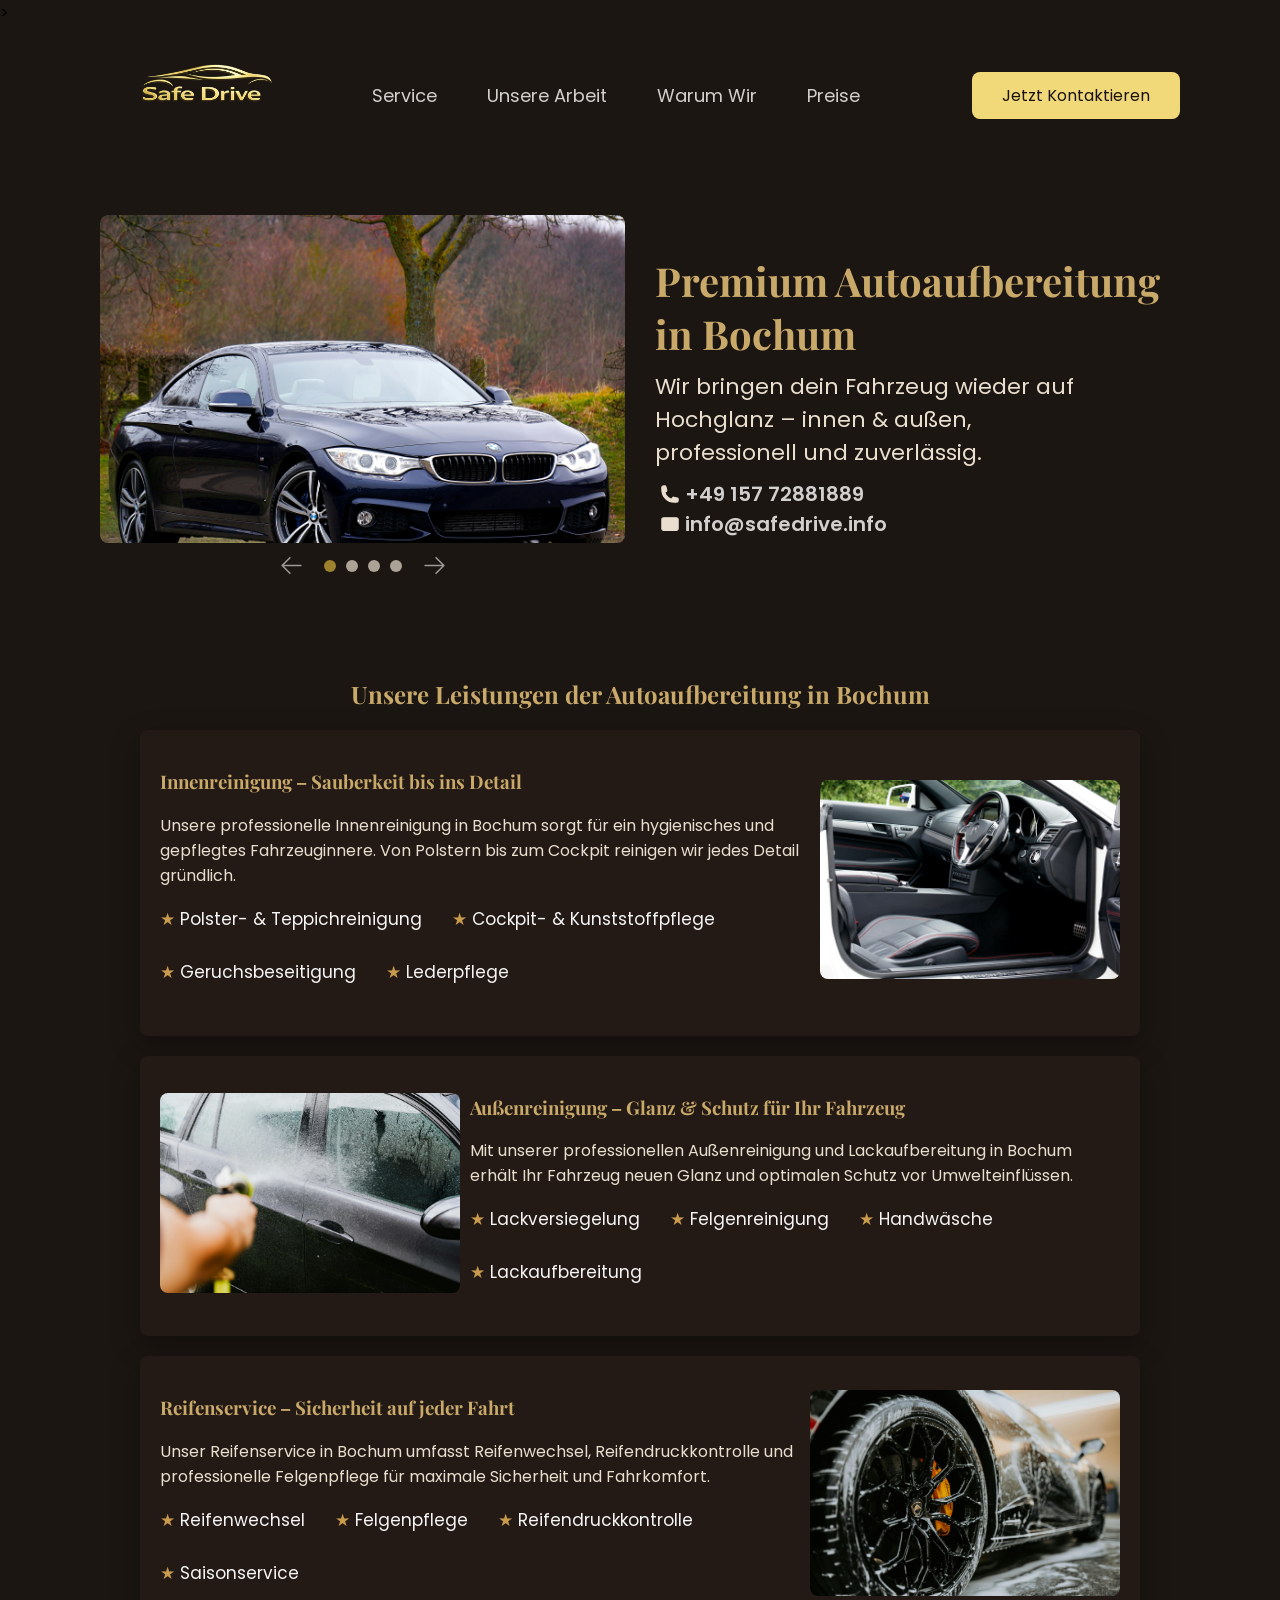
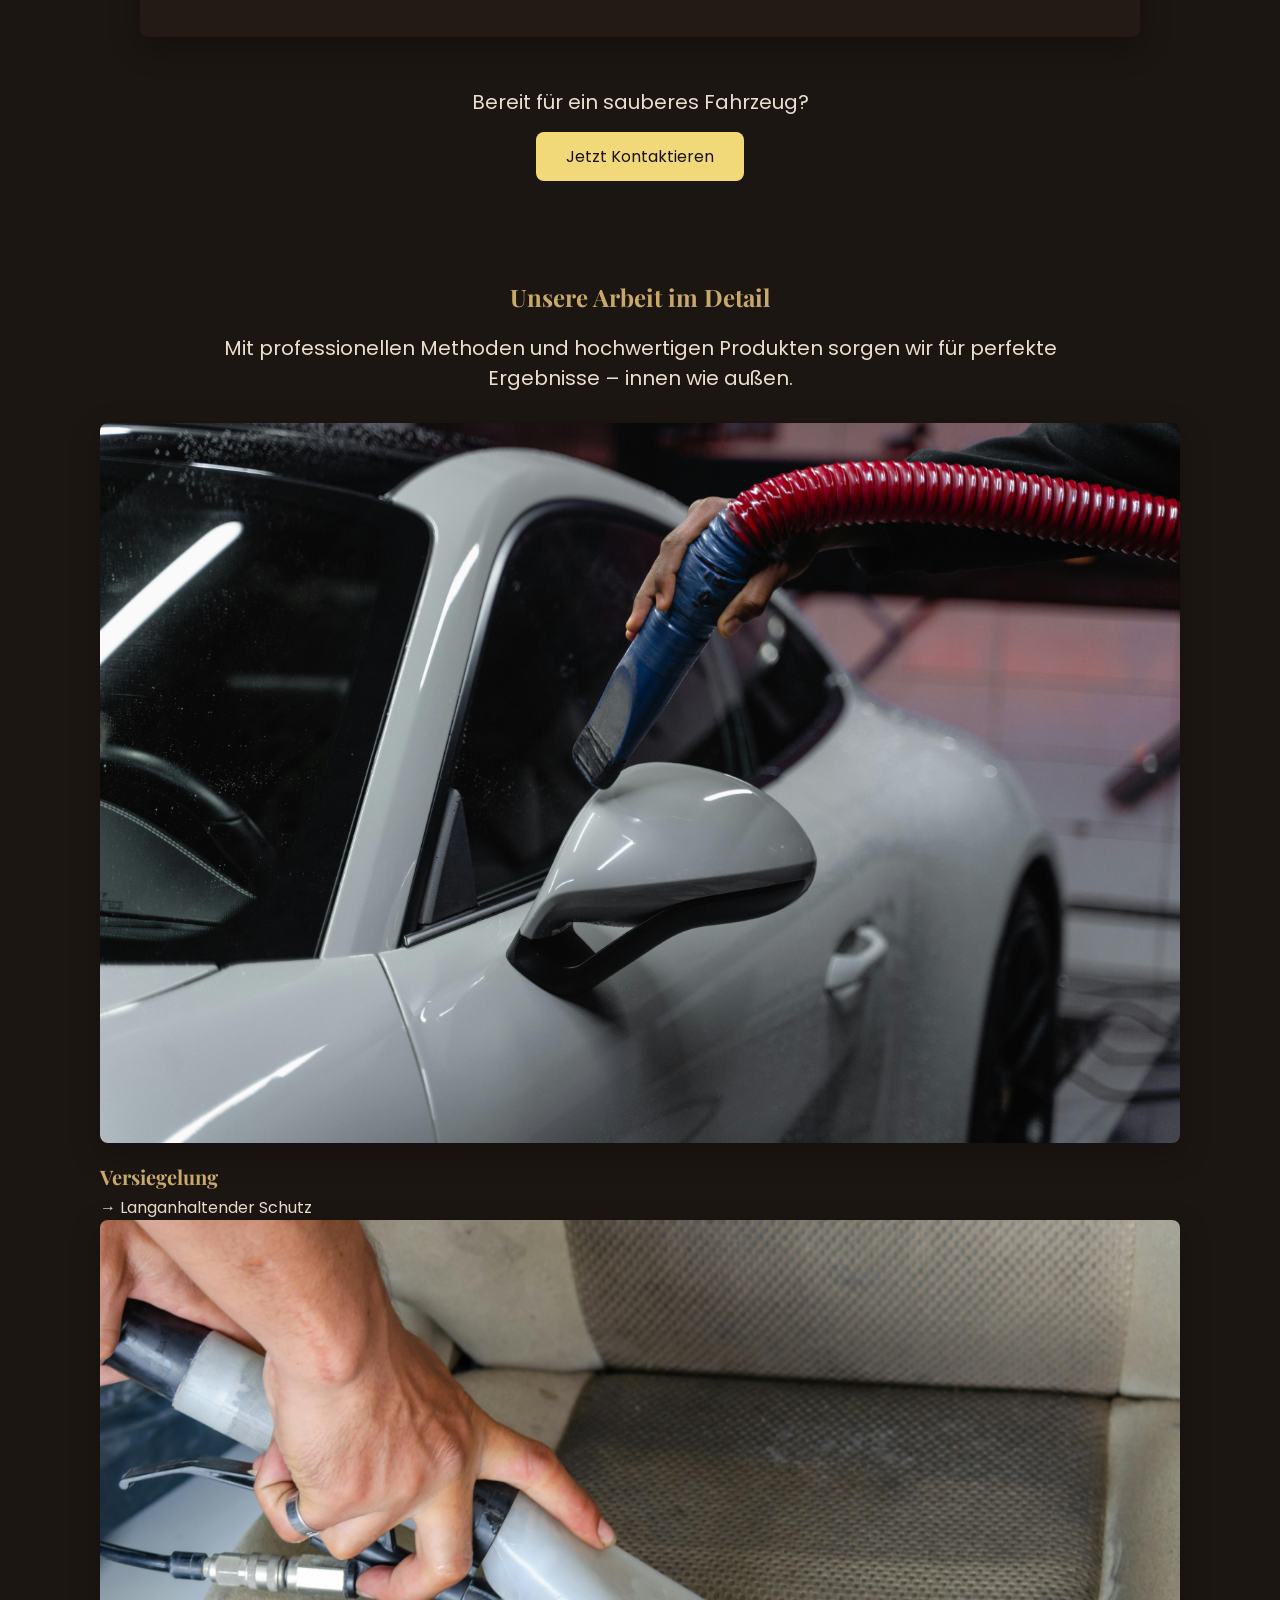
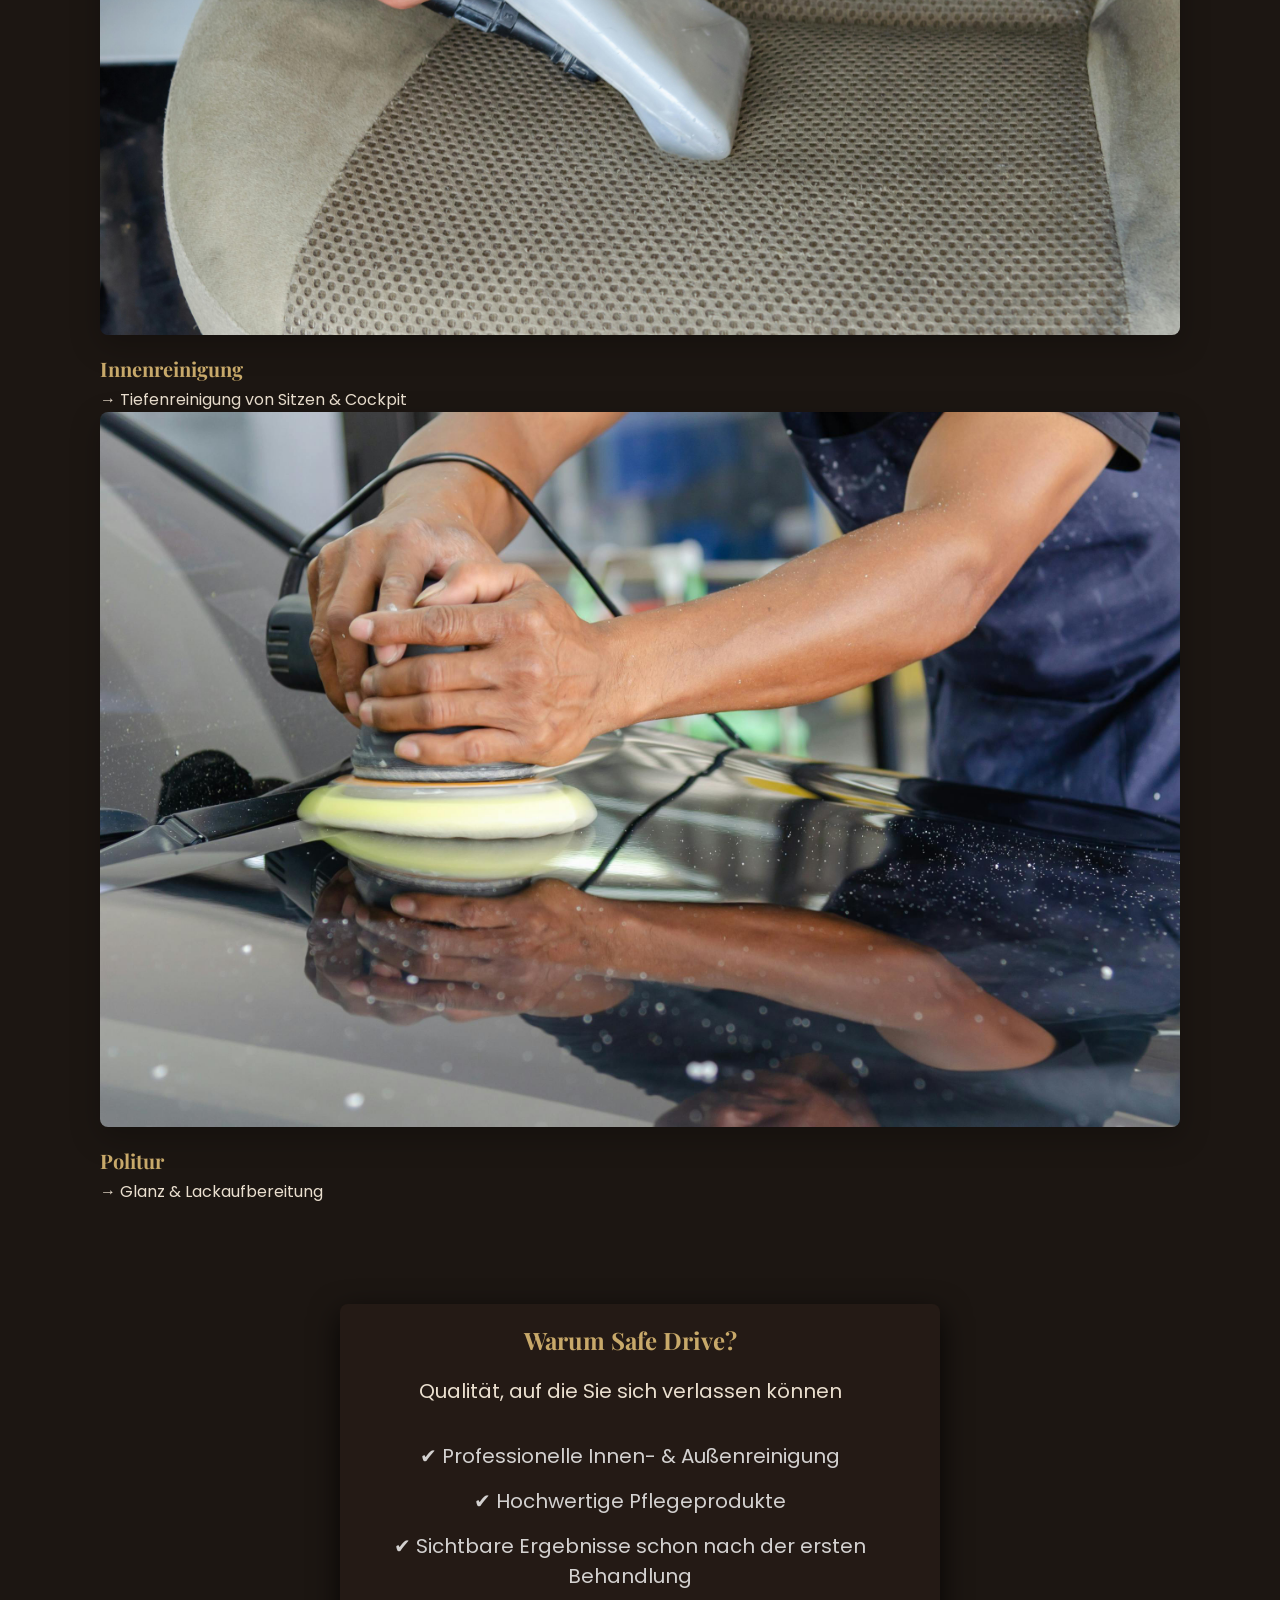
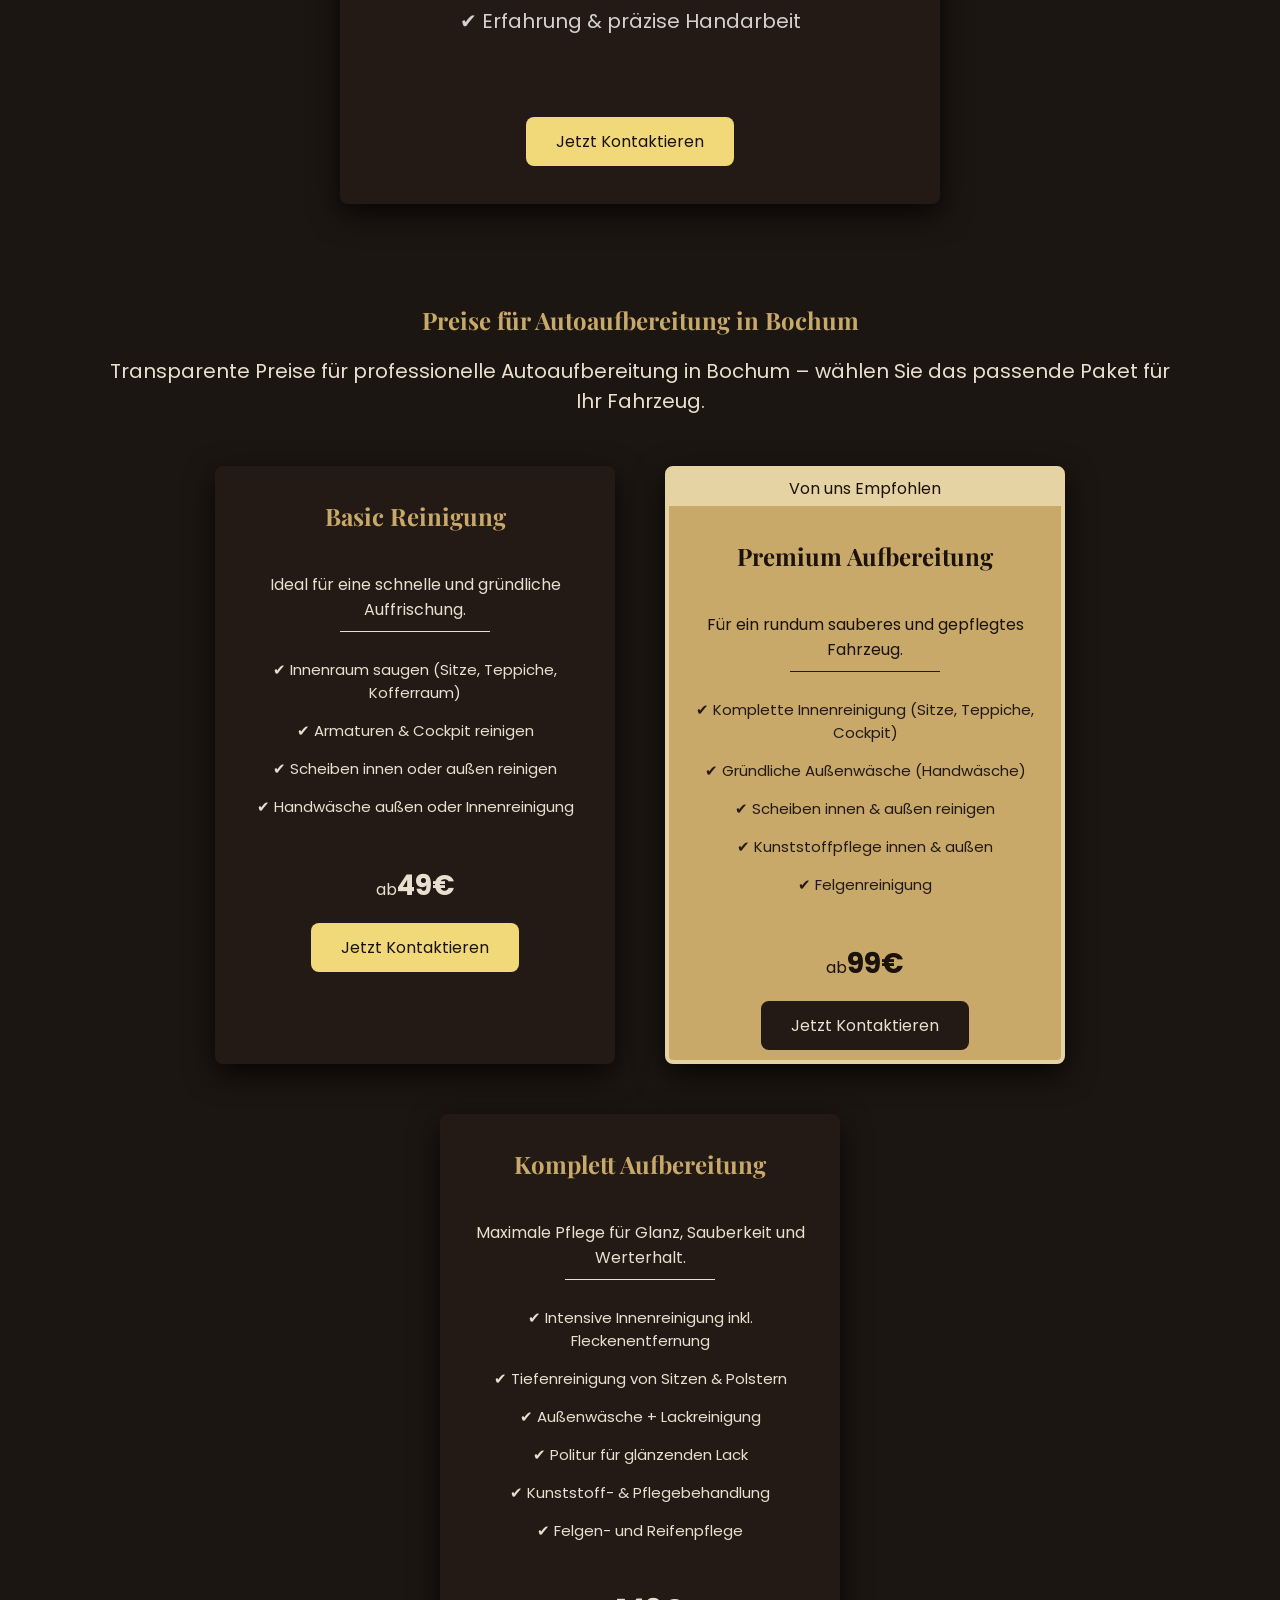
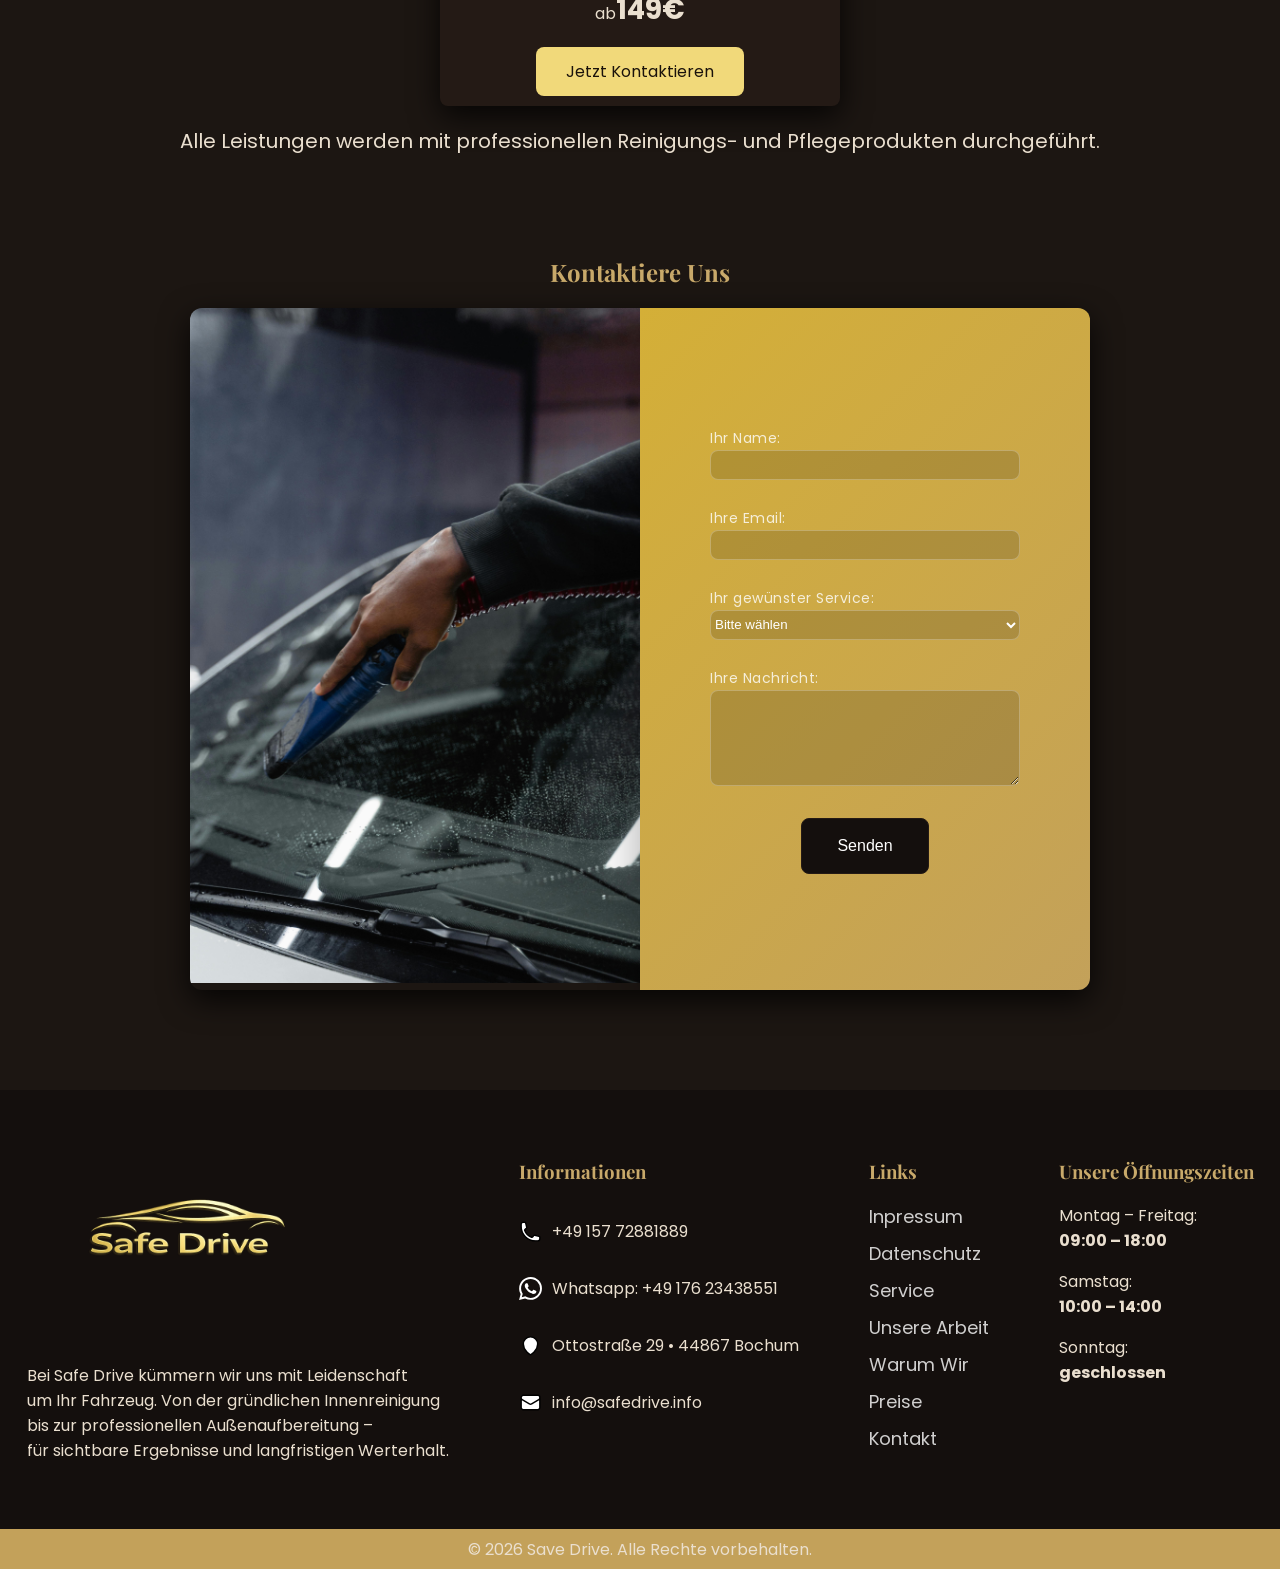
==== commit 4e77638c: "Add files via upload" ====
--- a/index.html
+++ b/index.html
@@ -11,7 +11,8 @@
     <link href="https://fonts.googleapis.com/css2?family=Poppins:ital,wght@0,100;0,200;0,300;0,400;0,500;0,600;0,700;0,800;0,900;1,100;1,200;1,300;1,400;1,500;1,600;1,700;1,800;1,900&display=swap" rel="stylesheet">
     <link href="style.css" rel="stylesheet">
     <link rel="icon" href="logo.png" type="image/png">
-    <meta name="description" content="Professionelle Autoaufbereitung in Bochum – Innen- und Außenreinigung, Politur und Pflege für ein sauberes, gepflegtes Fahrzeug mit neuem Glanz."> 
+    <meta name="description"
+    content="SafeDrive bietet professionelle Fahrzeugpflege, Lackreparatur, Geruchsbeseitigung, Lackversiegelung und Autoaufbereitung in Bochum.">
     <script src="https://www.google.com/recaptcha/api.js" async defer></script>>  
     <title>Autoaufbereitung in Bochum | Safedrive</title>
 </head>
@@ -104,7 +105,15 @@
                 <div class="serviceCards">
                     <div>
                         <h3>Innenreinigung – Sauberkeit bis ins Detail</h3>
-                        <p>Gründliche Reinigung von Sitzen, Teppichen und Cockpit – für ein frisches und gepflegtes Fahrzeuginnere.</p>
+                        <p>Unsere professionelle Innenreinigung in Bochum sorgt für ein
+                    hygienisches und gepflegtes Fahrzeuginnere. Von Polstern bis
+                    zum Cockpit reinigen wir jedes Detail gründlich.</p>
+                        <ul  class="service-list">
+                            <li>Polster- & Teppichreinigung</li>
+                            <li>Cockpit- & Kunststoffpflege</li>
+                            <li>Geruchsbeseitigung</li>
+                            <li>Lederpflege</li>
+                        </ul>
                     </div>
                     <div>
                         <img src="servInnen.jpg" class="serviceImg" alt="Autoinnenraum">
@@ -116,13 +125,29 @@
                     </div>
                     <div>
                         <h3>Außenreinigung – Glanz & Schutz für Ihr Fahrzeug</h3>
-                        <p>Schonende Handwäsche, Politur und Pflege für strahlenden Glanz und optimalen Schutz Ihres Fahrzeugs.</p>
+                        <p> Mit unserer professionellen Außenreinigung und
+                    Lackaufbereitung in Bochum erhält Ihr Fahrzeug neuen Glanz
+                    und optimalen Schutz vor Umwelteinflüssen.</p>
+                        <ul  class="service-list">
+                            <li>Lackversiegelung</li>
+                            <li>Felgenreinigung</li>
+                            <li>Handwäsche</li>
+                            <li>Lackaufbereitung</li>
+                        </ul>
                     </div>
                 </div>
                 <div class="serviceCards">
                     <div>
                         <h3>Reifenservice – Sicherheit auf jeder Fahrt</h3>
-                        <p>Reifenwechsel, Lagerung und Pflege – für mehr Sicherheit und optimale Leistung auf jeder Fahrt.</p>
+                        <p>Unser Reifenservice in Bochum umfasst Reifenwechsel,
+                    Reifendruckkontrolle und professionelle Felgenpflege für
+                    maximale Sicherheit und Fahrkomfort.</p>
+                        <ul  class="service-list">
+                            <li>Reifenwechsel</li>
+                            <li>Felgenpflege</li>
+                            <li>Reifendruckkontrolle</li>
+                            <li>Saisonservice</li>
+                        </ul>
                     </div>
                     <div>
                         <img src="ServReifen.jpg" class="serviceImg ReifenImg" alt="Reifen an einem Auto">
--- a/style.css
+++ b/style.css
@@ -252,6 +252,29 @@
 #OurWork{
     margin-top: 100px;
 }
+.service-list{
+  list-style: none;
+  padding: 0;
+  margin-top: 18px;
+
+  display: flex;
+  flex-wrap: wrap;
+  gap: 12px 30px;
+}
+
+.service-list li{
+  color: #f5f5f5;
+  font-size: 17px;
+  position: relative;
+  padding-left: 20px;
+}
+
+.service-list li::before{
+  content: "★";
+  position: absolute;
+  left: 0;
+  color: #c89b4d;
+}
 .OurWorkImgs{
     display: flex;
     flex-wrap: wrap;
@@ -260,7 +283,7 @@
     margin-top: 30px;
 }
 .workImg{
-    width: 350px;
+    /*width: 350px;*/
     border-radius: 8px;
     transition: all 0.3s ease;
      box-shadow: 0 10px 30px rgba(0,0,0,0.25);
@@ -462,7 +485,7 @@
     max-width: 500px;
     width: 100%;
     padding: 30px 70px;
-    max-height: 695px;
+    /*max-height: 695px;*/
     box-shadow: 0 15px 40px rgba(0,0,0,0.3);
 }
 input, select, textarea {
@@ -607,11 +630,9 @@
     }
 }
 @media (max-width: 1024px) {
-
     .InfNavBar {
         gap: 20px;
     }
-
     #logo {
         width: 150px;
     }
@@ -664,8 +685,9 @@
         display: flex;
         flex-direction: column;
     }
-    form {
+    form{
         padding: 30px 70px;
+        max-height: auto;
     }
     .navlink{
         font-size: 12px;
